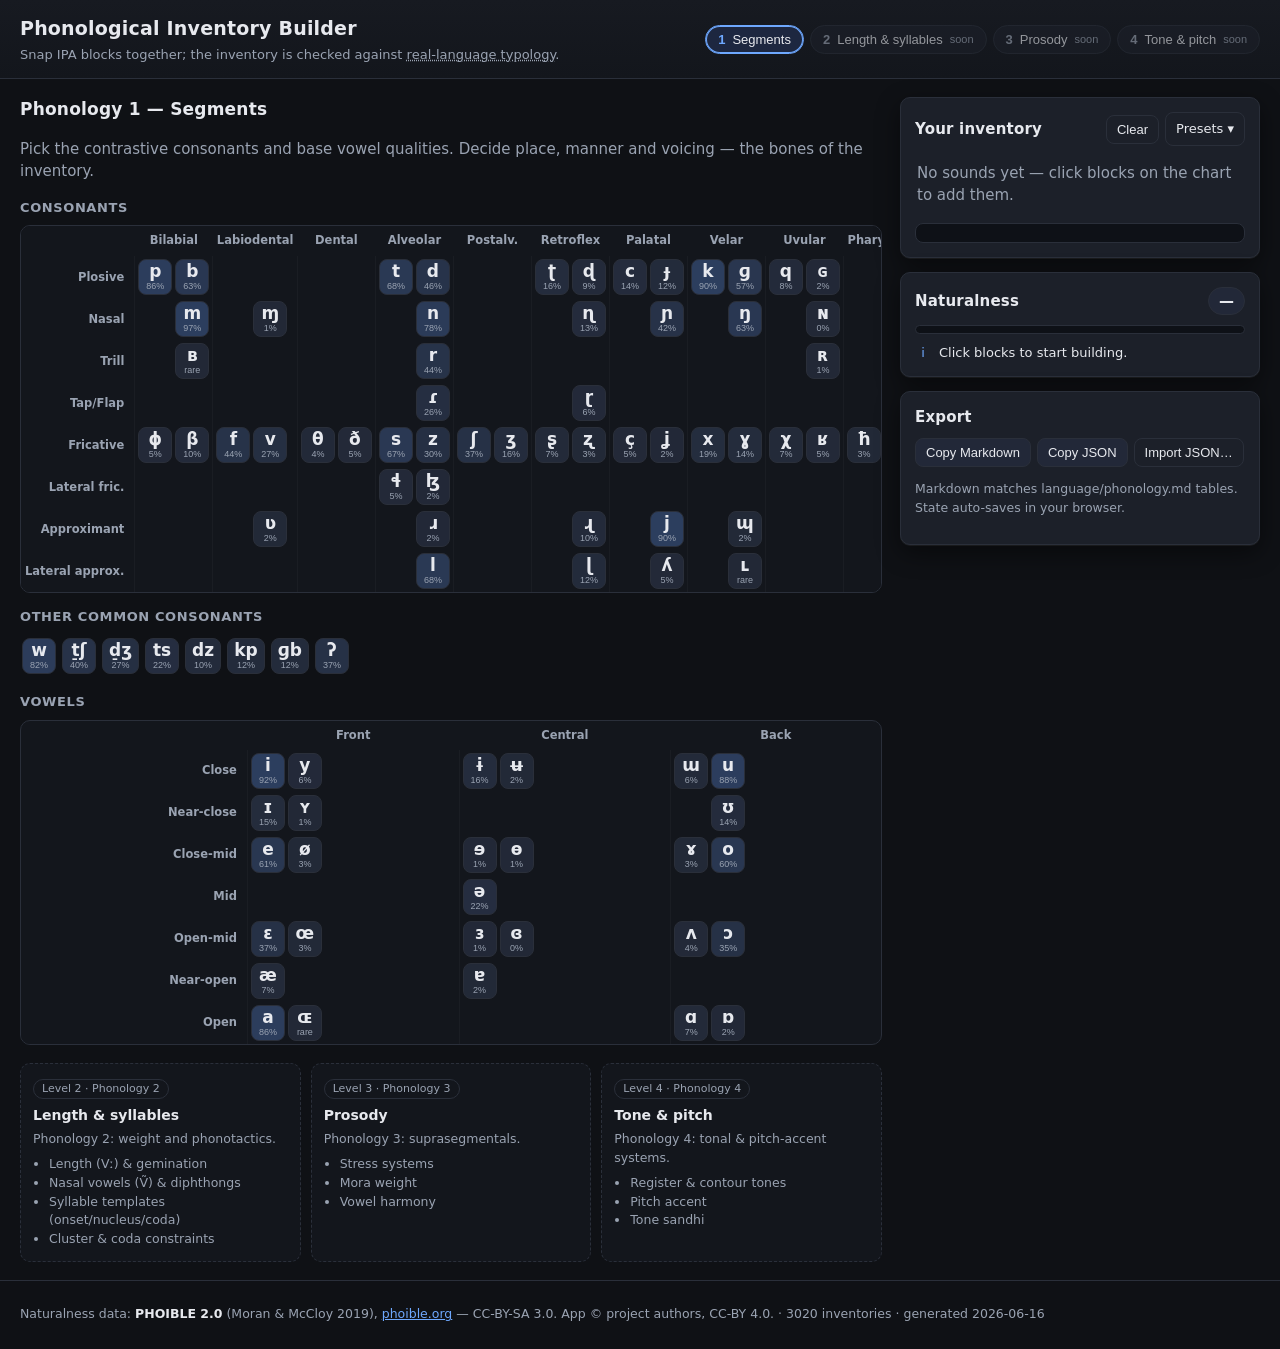
==== app/index.html @ 04544284 "Add Phonological Inventory Builder web app (Phonology 1) A dependency-free static web app for assemb" ====
<!DOCTYPE html>
<html lang="en">
<head>
<meta charset="utf-8">
<meta name="viewport" content="width=device-width, initial-scale=1">
<title>Phonological Inventory Builder</title>
<meta name="description" content="Build a naturalistic phonological inventory by toggling IPA blocks, with plausibility feedback grounded in PHOIBLE. Complexity unlocks by level, following the Conlangs University course (Phonology 1, 2, 3, 4).">
<link rel="stylesheet" href="style.css">
</head>
<body>
<header class="topbar">
  <div class="title">
    <h1>Phonological Inventory&nbsp;Builder</h1>
    <p class="tag">Snap IPA blocks together; the inventory is checked against
      <abbr title="3,020 inventories, PHOIBLE 2.0">real-language typology</abbr>.</p>
  </div>
  <nav class="levels" id="levelNav" aria-label="Complexity level"></nav>
</header>

<main>
  <section class="board" aria-label="Sound chart">
    <div class="board-head">
      <h2 id="levelTitle">Phonology 1 — Segments</h2>
      <p id="levelDesc" class="muted"></p>
    </div>

    <div class="chart-wrap">
      <h3 class="chart-title">Consonants <span class="muted" id="cCount"></span></h3>
      <div class="chart-scroll"><table class="chart" id="consonantChart"></table></div>
      <h3 class="chart-title">Other common consonants</h3>
      <div class="extras" id="consonantExtras"></div>
    </div>

    <div class="chart-wrap">
      <h3 class="chart-title">Vowels <span class="muted" id="vCount"></span></h3>
      <div class="chart-scroll"><table class="chart vowels" id="vowelChart"></table></div>
    </div>

    <div class="locked-levels" id="lockedLevels"></div>
  </section>

  <aside class="panel" aria-label="Inventory and feedback">
    <div class="card inventory-card">
      <div class="card-head">
        <h2>Your inventory</h2>
        <div class="toolbar">
          <button id="btnClear" class="btn ghost" title="Remove all sounds">Clear</button>
          <details class="menu">
            <summary class="btn ghost">Presets ▾</summary>
            <div class="menu-list" id="presetMenu"></div>
          </details>
        </div>
      </div>
      <div class="tray" id="tray"><p class="muted empty">No sounds yet — click blocks on the chart to add them.</p></div>
      <div class="ipa-line"><code id="ipaLine"></code></div>
    </div>

    <div class="card score-card">
      <div class="card-head"><h2>Naturalness</h2>
        <span class="score-badge" id="scoreBadge">—</span></div>
      <div class="gauge"><div class="gauge-fill" id="gaugeFill"></div></div>
      <ul class="feedback" id="feedback"></ul>
    </div>

    <div class="card export-card">
      <div class="card-head"><h2>Export</h2></div>
      <div class="toolbar wrap">
        <button id="btnMd" class="btn">Copy Markdown</button>
        <button id="btnJson" class="btn">Copy JSON</button>
        <button id="btnImport" class="btn ghost">Import JSON…</button>
      </div>
      <p class="muted small">Markdown matches <code>language/phonology.md</code> tables. State auto-saves in your browser.</p>
    </div>
  </aside>
</main>

<footer class="foot">
  <p>Naturalness data: <strong>PHOIBLE 2.0</strong> (Moran &amp; McCloy 2019),
     <a href="https://phoible.org" target="_blank" rel="noopener">phoible.org</a> —
     CC-BY-SA 3.0. App © project authors, CC-BY 4.0.
     <span id="metaLine" class="muted"></span></p>
</footer>

<div class="hint" id="hint" hidden></div>
<script src="main.js"></script>
</body>
</html>
---- app/style.css ----
:root{
  --bg:#0f1115; --panel:#171a21; --card:#1c2029; --line:#2a2f3a;
  --ink:#e7e9ee; --muted:#9aa3b2; --accent:#6ea8fe; --accent2:#8b7bff;
  --good:#4ade80; --warn:#fbbf24; --bad:#f87171;
  --block:#222836; --block-on:#2b4a7a; --block-on-line:#6ea8fe;
  --radius:10px; --shadow:0 1px 0 #ffffff10, 0 8px 24px #0007;
}
*{box-sizing:border-box}
html,body{margin:0}
body{
  background:var(--bg); color:var(--ink);
  font:15px/1.5 system-ui,-apple-system,"Segoe UI",Roboto,"Noto Sans",sans-serif;
}
.ipa,code,.block b,.chart{font-family:"Charis SIL","Doulos SCS","Gentium Plus","DejaVu Sans","Noto Sans",system-ui,serif}
h1,h2,h3{margin:0;font-weight:650;letter-spacing:.2px}
abbr{text-decoration:underline dotted;cursor:help}
.muted{color:var(--muted)} .small{font-size:12.5px} .wrap{flex-wrap:wrap}
a{color:var(--accent)}

/* ---- top bar ---- */
.topbar{
  display:flex;justify-content:space-between;align-items:center;gap:1rem;flex-wrap:wrap;
  padding:14px 20px;border-bottom:1px solid var(--line);background:linear-gradient(180deg,#171a21,#13161c);
  position:sticky;top:0;z-index:5;
}
.title h1{font-size:19px}
.tag{margin:.15rem 0 0;font-size:13px;color:var(--muted)}
.levels{display:flex;gap:6px;flex-wrap:wrap}
.lvl{
  border:1px solid var(--line);background:var(--card);color:var(--ink);
  padding:6px 12px;border-radius:999px;cursor:pointer;font-size:13px;display:flex;gap:7px;align-items:center;
}
.lvl .n{font-weight:700;color:var(--accent)}
.lvl.active{border-color:var(--accent);background:#1d2740;box-shadow:0 0 0 1px var(--accent) inset}
.lvl.locked{opacity:.6}
.lvl.locked .n{color:var(--muted)}
.lvl .lock{font-size:11px;color:var(--muted)}

/* ---- layout ---- */
main{display:grid;grid-template-columns:minmax(0,1fr) 360px;gap:18px;padding:18px 20px;align-items:start}
@media (max-width:960px){main{grid-template-columns:1fr}}
.board-head{margin-bottom:10px}
.board-head h2{font-size:17px}
.chart-wrap{margin:14px 0 4px}
.chart-title{font-size:13px;font-weight:600;color:var(--muted);text-transform:uppercase;letter-spacing:.6px;margin:14px 0 8px}
.chart-scroll{overflow-x:auto;border:1px solid var(--line);border-radius:var(--radius);background:#13161c}

/* ---- charts ---- */
table.chart{border-collapse:collapse;width:100%;font-size:14px}
table.chart th{color:var(--muted);font-weight:600;font-size:11.5px;padding:6px 4px;text-align:center;white-space:nowrap}
table.chart th.row{text-align:right;padding-right:10px;position:sticky;left:0;background:#13161c;z-index:1}
table.chart td{padding:3px;text-align:center;border-left:1px solid #ffffff08}
.cell{display:flex;gap:3px;justify-content:center}
.cellpair{display:flex;gap:3px}

.block{
  --f:0;
  position:relative;min-width:34px;min-height:34px;padding:3px 6px;cursor:pointer;
  border:1px solid var(--line);border-radius:8px;background:var(--block);color:var(--ink);
  display:flex;flex-direction:column;align-items:center;justify-content:center;line-height:1;
  transition:transform .05s ease, background .12s, border-color .12s;
}
.block:hover{transform:translateY(-1px);border-color:#48506180}
.block b{font-size:17px;font-weight:600}
.block .fr{font-size:9px;color:var(--muted);margin-top:2px}
/* commonness shading via inline --f (0..1) */
.block{background:color-mix(in srgb, var(--block) calc(100% - var(--f)*55%), #35507e)}
.block.on{background:var(--block-on);border-color:var(--block-on-line);box-shadow:0 0 0 1px var(--block-on-line) inset,0 4px 10px #0006;transform:translateY(-1px)}
.block.on b{color:#fff}
.block.on .fr{color:#bcd2ff}
.block.warnat{border-color:var(--warn)}
.block.empty{visibility:hidden}

.extras{display:flex;flex-wrap:wrap;gap:6px;padding:4px 2px}

/* ---- locked level previews ---- */
.locked-levels{display:grid;grid-template-columns:repeat(auto-fit,minmax(180px,1fr));gap:10px;margin-top:18px}
.lvlcard{border:1px dashed var(--line);border-radius:var(--radius);padding:12px;background:#13161c}
.lvlcard h4{margin:0 0 4px;font-size:14px}
.lvlcard .pill{font-size:11px;color:var(--muted);border:1px solid var(--line);border-radius:999px;padding:1px 8px;display:inline-block;margin-bottom:6px}
.lvlcard ul{margin:6px 0 0;padding-left:16px;color:var(--muted);font-size:12.5px}

/* ---- panel cards ---- */
.panel{display:flex;flex-direction:column;gap:14px;position:sticky;top:74px}
@media (max-width:960px){.panel{position:static}}
.card{background:var(--card);border:1px solid var(--line);border-radius:var(--radius);padding:14px;box-shadow:var(--shadow)}
.card-head{display:flex;justify-content:space-between;align-items:center;margin-bottom:10px}
.card-head h2{font-size:15px}
.toolbar{display:flex;gap:6px;align-items:center}
.btn{border:1px solid var(--line);background:#222838;color:var(--ink);padding:6px 10px;border-radius:8px;cursor:pointer;font-size:13px}
.btn:hover{border-color:#48506180;background:#283043}
.btn.ghost{background:transparent}
.btn:active{transform:translateY(1px)}

.tray{display:flex;flex-wrap:wrap;gap:5px;min-height:42px;align-content:flex-start}
.tray .empty{margin:6px 2px}
.chip{display:inline-flex;align-items:center;gap:6px;background:var(--block-on);border:1px solid var(--block-on-line);
  border-radius:7px;padding:3px 6px;font-size:15px;cursor:pointer}
.chip small{color:#bcd2ff;font-size:9px}
.chip:hover{background:#33588f}
.ipa-line{margin-top:10px;padding:8px 10px;background:#0e1117;border:1px solid var(--line);border-radius:8px;min-height:20px}
.ipa-line code{font-size:15px;color:#dfe6f5;word-spacing:2px}

/* score */
.score-badge{font-weight:800;font-size:15px;padding:2px 10px;border-radius:999px;background:#222838;border:1px solid var(--line)}
.gauge{height:9px;background:#0e1117;border:1px solid var(--line);border-radius:999px;overflow:hidden;margin-bottom:10px}
.gauge-fill{height:100%;width:0;background:linear-gradient(90deg,var(--bad),var(--warn),var(--good));transition:width .25s}
.feedback{list-style:none;margin:0;padding:0;display:flex;flex-direction:column;gap:7px}
.feedback li{display:flex;gap:8px;align-items:flex-start;font-size:13px;line-height:1.35}
.feedback .ic{flex:0 0 auto;width:16px;text-align:center}
.feedback .good .ic{color:var(--good)} .feedback .warn .ic{color:var(--warn)}
.feedback .bad .ic{color:var(--bad)} .feedback .info .ic{color:var(--accent)}
.feedback b{color:#fff;font-weight:600}

.menu{position:relative}
.menu summary{list-style:none}.menu summary::-webkit-details-marker{display:none}
.menu-list{position:absolute;right:0;top:110%;background:#1b2230;border:1px solid var(--line);border-radius:8px;padding:6px;z-index:9;min-width:200px;box-shadow:var(--shadow)}
.menu-list button{display:block;width:100%;text-align:left;border:0;background:transparent;color:var(--ink);padding:7px 8px;border-radius:6px;cursor:pointer;font-size:13px}
.menu-list button:hover{background:#2a3346}
.menu-list small{display:block;color:var(--muted);font-size:11px}

.foot{border-top:1px solid var(--line);padding:12px 20px;color:var(--muted);font-size:12.5px}
.foot strong{color:var(--ink)}

.hint{position:fixed;bottom:14px;left:50%;transform:translateX(-50%);background:#0e1117;border:1px solid var(--line);
  padding:8px 14px;border-radius:8px;font-size:13px;box-shadow:var(--shadow);z-index:20}
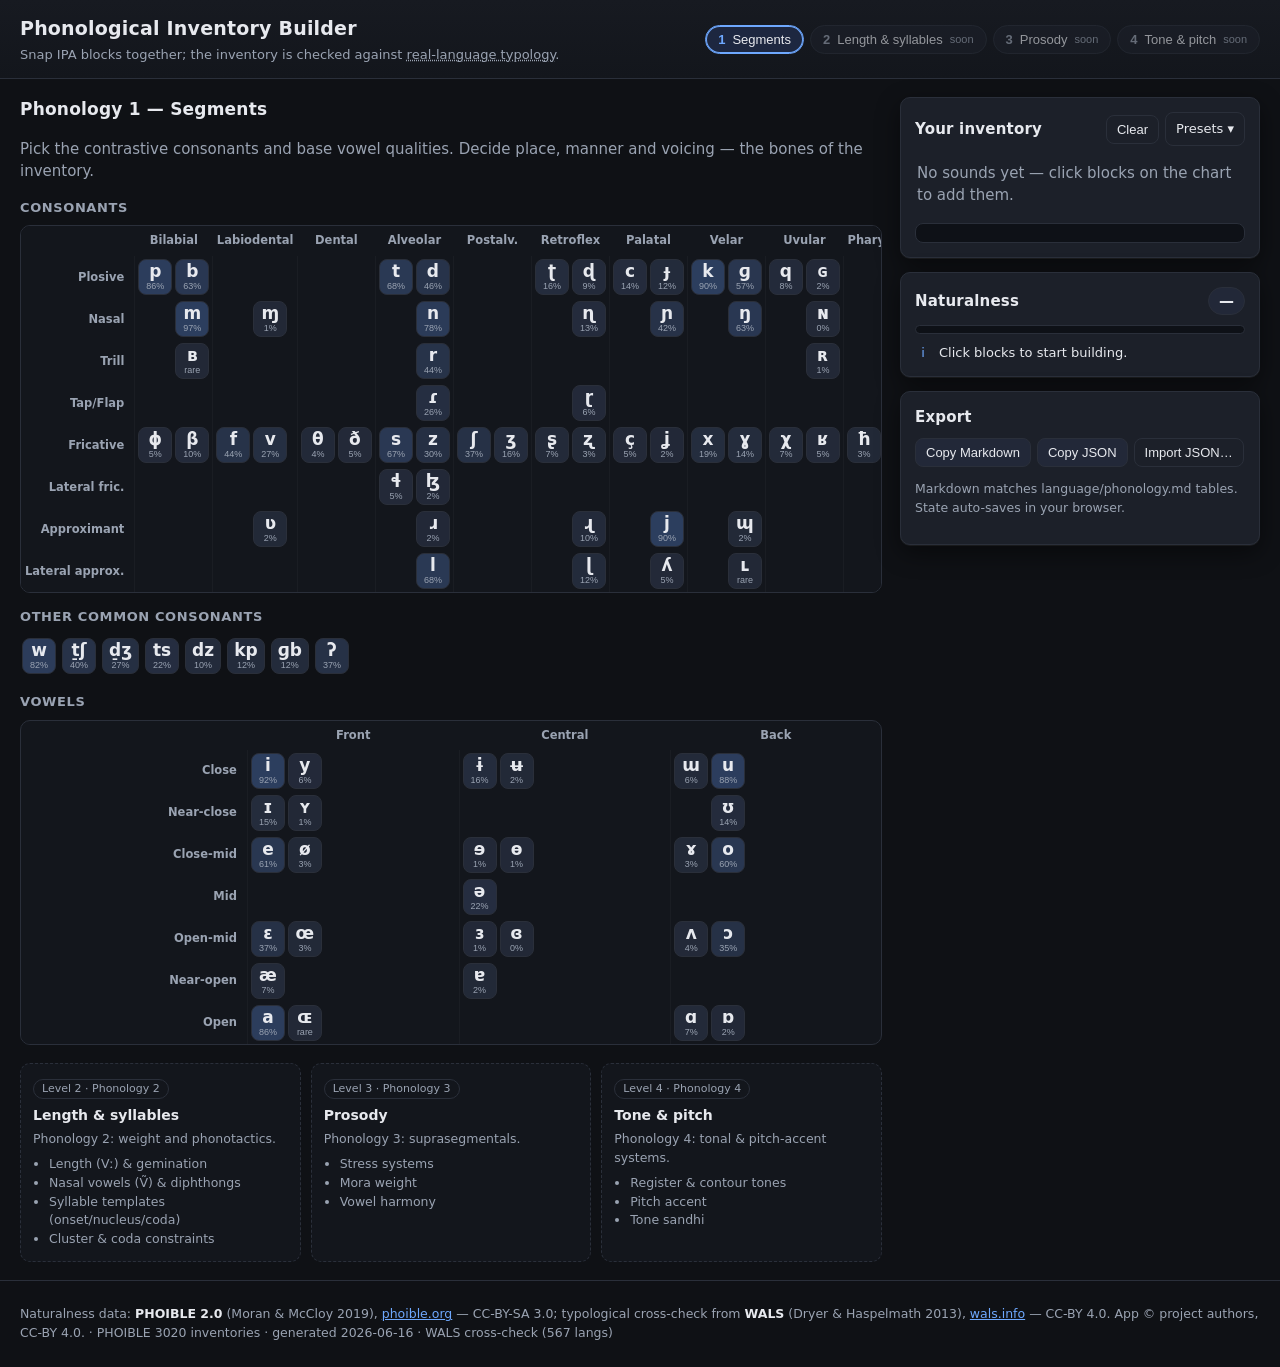
==== commit 2b96ff07: "Add GitHub Pages workflow and WALS typological cross-check Two additions on top of the Phonological " ====
--- a/app/index.html
+++ b/app/index.html
@@ -76,8 +76,10 @@
 
 <footer class="foot">
   <p>Naturalness data: <strong>PHOIBLE 2.0</strong> (Moran &amp; McCloy 2019),
-     <a href="https://phoible.org" target="_blank" rel="noopener">phoible.org</a> —
-     CC-BY-SA 3.0. App © project authors, CC-BY 4.0.
+     <a href="https://phoible.org" target="_blank" rel="noopener">phoible.org</a> — CC-BY-SA 3.0;
+     typological cross-check from <strong>WALS</strong> (Dryer &amp; Haspelmath 2013),
+     <a href="https://wals.info" target="_blank" rel="noopener">wals.info</a> — CC-BY 4.0.
+     App © project authors, CC-BY 4.0.
      <span id="metaLine" class="muted"></span></p>
 </footer>
 
--- a/app/style.css
+++ b/app/style.css
@@ -111,6 +111,10 @@
 .feedback .good .ic{color:var(--good)} .feedback .warn .ic{color:var(--warn)}
 .feedback .bad .ic{color:var(--bad)} .feedback .info .ic{color:var(--accent)}
 .feedback b{color:#fff;font-weight:600}
+.feedback li.divider{display:block;margin-top:4px;padding-top:8px;border-top:1px solid var(--line);
+  color:var(--muted);font-size:10.5px;text-transform:uppercase;letter-spacing:.7px}
+.feedback .src{display:inline-block;font-size:9px;font-weight:800;color:#cdbcff;background:#241f3a;
+  border:1px solid #4a3f7a;border-radius:4px;padding:0 4px;margin-right:6px;vertical-align:1px;letter-spacing:.3px}
 
 .menu{position:relative}
 .menu summary{list-style:none}.menu summary::-webkit-details-marker{display:none}
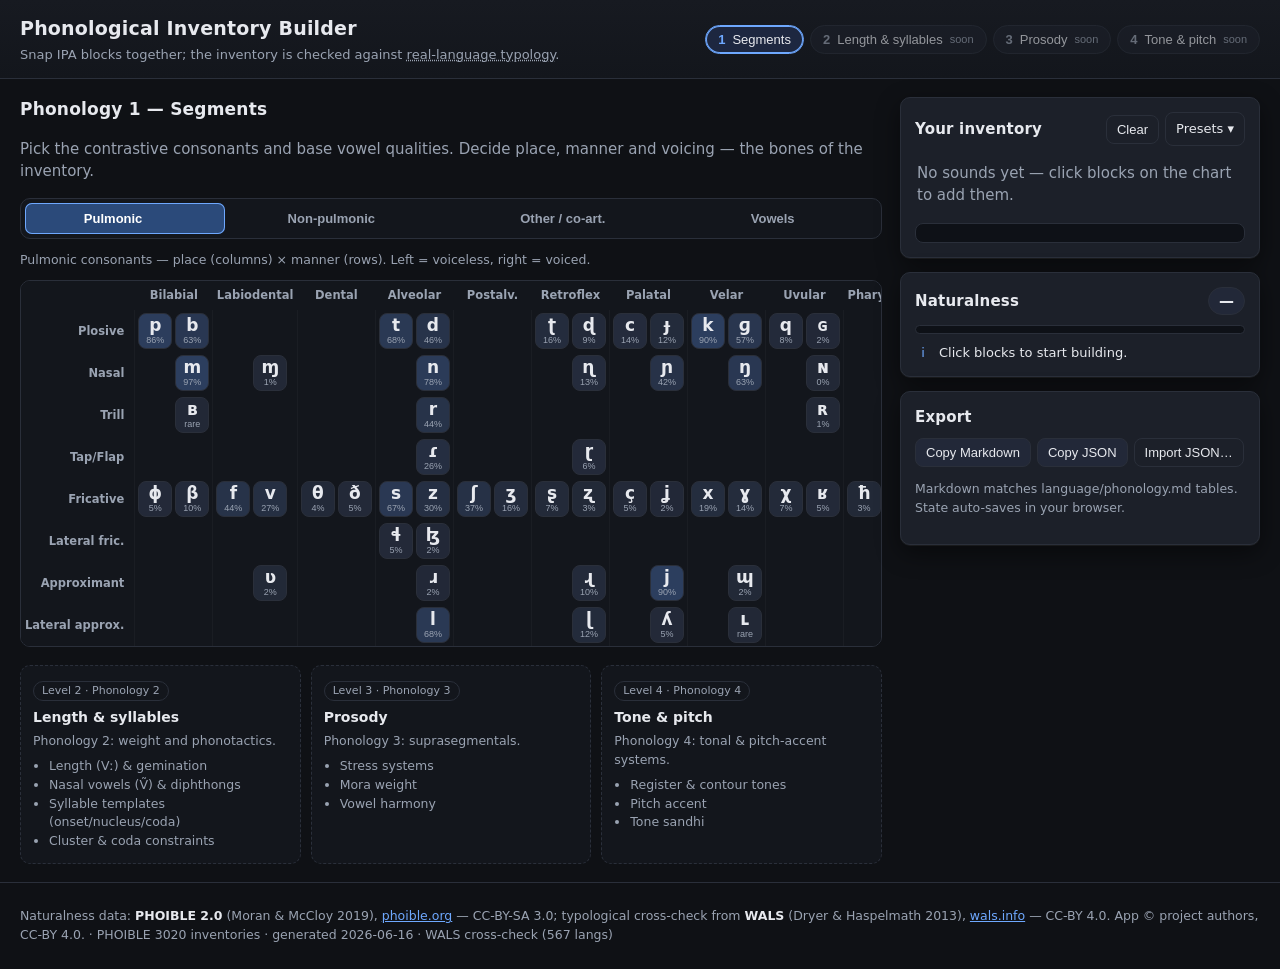
==== commit a852278b: "Reorganize the consonant board into IPA-style tabs The chart now mirrors the official IPA layout ins" ====
--- a/app/index.html
+++ b/app/index.html
@@ -24,15 +24,25 @@
       <p id="levelDesc" class="muted"></p>
     </div>
 
-    <div class="chart-wrap">
-      <h3 class="chart-title">Consonants <span class="muted" id="cCount"></span></h3>
+    <div class="tabs" id="chartTabs" role="tablist"></div>
+
+    <div class="tabpanel" id="tab-pulmonic" role="tabpanel">
+      <p class="muted small panel-note">Pulmonic consonants — place (columns) × manner (rows). Left = voiceless, right = voiced.</p>
       <div class="chart-scroll"><table class="chart" id="consonantChart"></table></div>
-      <h3 class="chart-title">Other common consonants</h3>
-      <div class="extras" id="consonantExtras"></div>
     </div>
 
-    <div class="chart-wrap">
-      <h3 class="chart-title">Vowels <span class="muted" id="vCount"></span></h3>
+    <div class="tabpanel" id="tab-nonpulm" role="tabpanel">
+      <p class="muted small panel-note">Non-pulmonic consonants — made with a non-lung airstream (clicks, implosives, ejectives).</p>
+      <div id="nonpulmGroups"></div>
+    </div>
+
+    <div class="tabpanel" id="tab-other" role="tabpanel">
+      <p class="muted small panel-note">Other symbols — co-articulated sounds, affricates, and miscellaneous segments.</p>
+      <div id="otherGroups"></div>
+    </div>
+
+    <div class="tabpanel" id="tab-vowels" role="tabpanel">
+      <p class="muted small panel-note">Vowels — height (rows) × backness (columns). Left = unrounded, right = rounded.</p>
       <div class="chart-scroll"><table class="chart vowels" id="vowelChart"></table></div>
     </div>
 
--- a/app/style.css
+++ b/app/style.css
@@ -71,7 +71,20 @@
 .block.warnat{border-color:var(--warn)}
 .block.empty{visibility:hidden}
 
-.extras{display:flex;flex-wrap:wrap;gap:6px;padding:4px 2px}
+/* ---- board tabs ---- */
+.tabs{display:flex;gap:4px;flex-wrap:wrap;margin:0 0 12px;background:#13161c;border:1px solid var(--line);border-radius:10px;padding:4px}
+.tab{flex:1 1 auto;min-width:92px;border:0;background:transparent;color:var(--muted);padding:8px 10px;border-radius:7px;
+  cursor:pointer;font-size:13px;font-weight:600;display:flex;align-items:center;justify-content:center;gap:6px}
+.tab:hover{color:var(--ink);background:#1b2230}
+.tab.active{background:var(--block-on);color:#fff;box-shadow:0 0 0 1px var(--block-on-line) inset}
+.tab .cnt{font-size:10px;font-weight:800;background:#0e1117;color:#bcd2ff;border-radius:999px;padding:0 6px;min-width:16px;text-align:center;visibility:hidden}
+.tab.active .cnt{background:#163057}
+.tabpanel{display:none}
+.tabpanel.active{display:block}
+.panel-note{margin:0 0 10px}
+.cgroup{margin:0 0 14px}
+.cgroup-h{font-size:11.5px;font-weight:600;color:var(--muted);text-transform:uppercase;letter-spacing:.5px;margin:0 0 7px}
+.cgroup-row{display:flex;flex-wrap:wrap;gap:6px}
 
 /* ---- locked level previews ---- */
 .locked-levels{display:grid;grid-template-columns:repeat(auto-fit,minmax(180px,1fr));gap:10px;margin-top:18px}
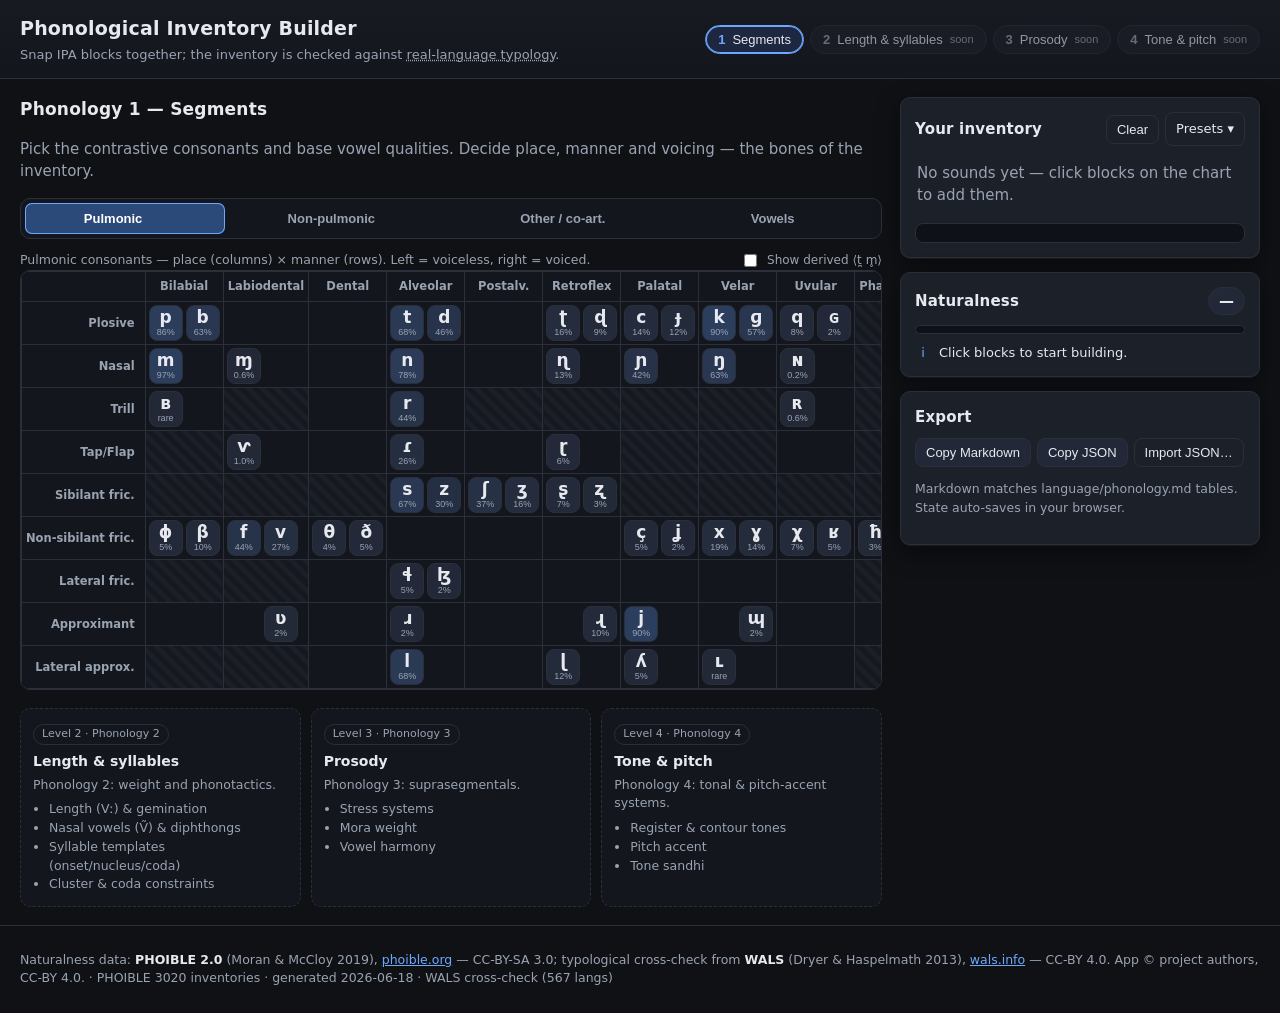
==== commit a5862e70: "Add a "derived" toggle for diacritic-written pulmonic cells The cells the IPA writes with a diacriti" ====
--- a/app/index.html
+++ b/app/index.html
@@ -27,7 +27,12 @@
     <div class="tabs" id="chartTabs" role="tablist"></div>
 
     <div class="tabpanel" id="tab-pulmonic" role="tabpanel">
-      <p class="muted small panel-note">Pulmonic consonants — place (columns) × manner (rows). Left = voiceless, right = voiced.</p>
+      <div class="panel-note-row">
+        <p class="muted small panel-note">Pulmonic consonants — place (columns) × manner (rows). Left = voiceless, right = voiced.</p>
+        <label class="switch" title="Show possible cells written with a diacritic (dental stops, voiceless sonorants…)">
+          <input type="checkbox" id="derivedToggle"> <span>Show derived ⟨t̪ m̥⟩</span>
+        </label>
+      </div>
       <div class="chart-scroll"><table class="chart" id="consonantChart"></table></div>
     </div>
 
--- a/app/style.css
+++ b/app/style.css
@@ -47,9 +47,10 @@
 
 /* ---- charts ---- */
 table.chart{border-collapse:collapse;width:100%;font-size:14px}
-table.chart th{color:var(--muted);font-weight:600;font-size:11.5px;padding:6px 4px;text-align:center;white-space:nowrap}
+table.chart th{color:var(--muted);font-weight:600;font-size:11.5px;padding:6px 4px;text-align:center;white-space:nowrap;border:1px solid var(--line)}
 table.chart th.row{text-align:right;padding-right:10px;position:sticky;left:0;background:#13161c;z-index:1}
-table.chart td{padding:3px;text-align:center;border-left:1px solid #ffffff08}
+table.chart td{padding:3px;text-align:center;border:1px solid var(--line);min-width:40px}
+table.chart td.imp{background:repeating-linear-gradient(45deg,#15181e,#15181e 5px,#1b1f27 5px,#1b1f27 10px)}
 .cell{display:flex;gap:3px;justify-content:center}
 .cellpair{display:flex;gap:3px}
 
@@ -82,6 +83,14 @@
 .tabpanel{display:none}
 .tabpanel.active{display:block}
 .panel-note{margin:0 0 10px}
+.panel-note-row{display:flex;justify-content:space-between;align-items:center;gap:12px;flex-wrap:wrap}
+.panel-note-row .panel-note{margin:0;flex:1 1 240px}
+.switch{display:inline-flex;align-items:center;gap:7px;font-size:12px;color:var(--muted);cursor:pointer;user-select:none;white-space:nowrap}
+.switch input{accent-color:var(--accent);cursor:pointer}
+#consonantChart .block.derived{display:none}
+#consonantChart.show-derived .block.derived{display:flex}
+.block.derived{border-style:dashed;opacity:.92}
+.block.derived b{font-weight:500}
 .cgroup{margin:0 0 14px}
 .cgroup-h{font-size:11.5px;font-weight:600;color:var(--muted);text-transform:uppercase;letter-spacing:.5px;margin:0 0 7px}
 .cgroup-row{display:flex;flex-wrap:wrap;gap:6px}
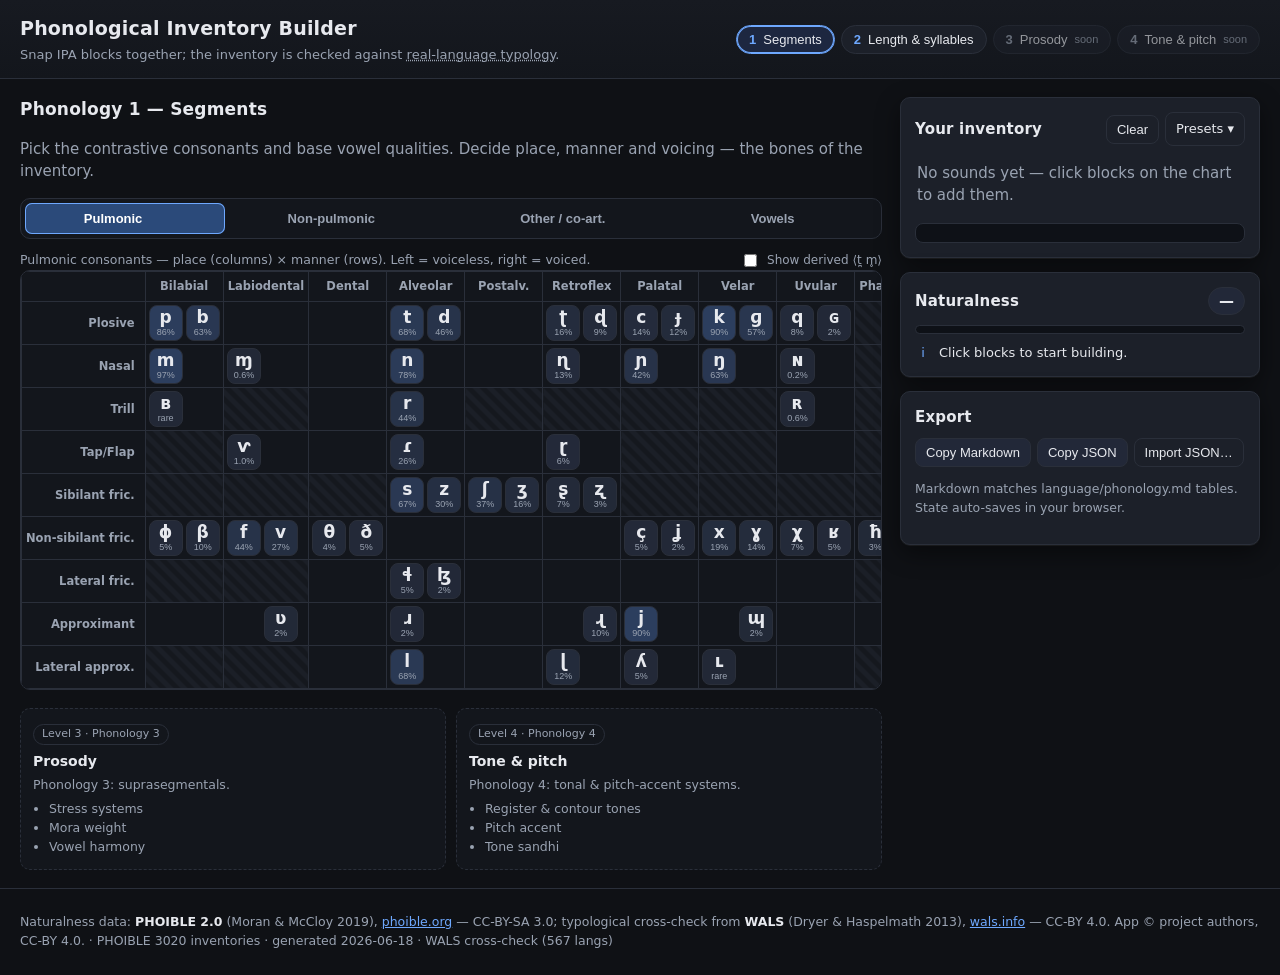
==== commit bcf0e2b8: "Activate Phonology 2: suprasegmentals & syllable structure Level 2 ("Length & syllables") goes from " ====
--- a/app/index.html
+++ b/app/index.html
@@ -51,6 +51,28 @@
       <div class="chart-scroll"><table class="chart vowels" id="vowelChart"></table></div>
     </div>
 
+    <section class="level2" id="level2Panel" hidden aria-label="Phonology 2 — suprasegmentals and syllable structure">
+      <div class="l2-head">
+        <span class="pill l2-pill">Phonology 2</span>
+        <h3>Suprasegmentals &amp; syllable structure</h3>
+      </div>
+      <div class="l2-grid">
+        <div class="l2-card">
+          <h4>Suprasegmental contrasts</h4>
+          <p class="muted small">Layer extra contrasts onto the qualities you picked above. Each chip shows the real PHOIBLE share of that derived sound.</p>
+          <div class="supra-list" id="supraList"></div>
+        </div>
+        <div class="l2-card">
+          <h4>Syllable structure</h4>
+          <p class="muted small">How many consonants may cluster before and after the vowel?</p>
+          <div class="syll-row"><span class="syll-lab">Onset</span><div class="seg" id="onsetSeg" role="group" aria-label="Maximum onset consonants"></div></div>
+          <div class="syll-row"><span class="syll-lab">Coda</span><div class="seg" id="codaSeg" role="group" aria-label="Maximum coda consonants"></div></div>
+          <div class="syll-out"><code id="syllTemplate">CV</code><span class="syll-class" id="syllClass"></span></div>
+          <p class="muted small syll-ex" id="syllExamples"></p>
+        </div>
+      </div>
+    </section>
+
     <div class="locked-levels" id="lockedLevels"></div>
   </section>
 
--- a/app/style.css
+++ b/app/style.css
@@ -95,6 +95,46 @@
 .cgroup-h{font-size:11.5px;font-weight:600;color:var(--muted);text-transform:uppercase;letter-spacing:.5px;margin:0 0 7px}
 .cgroup-row{display:flex;flex-wrap:wrap;gap:6px}
 
+/* ---- Phonology-2 panel ---- */
+.level2{margin-top:18px;border:1px solid var(--line);border-radius:var(--radius);background:#13161c;padding:14px}
+.level2[hidden]{display:none}
+.l2-head{display:flex;align-items:center;gap:10px;margin-bottom:12px}
+.l2-head h3{font-size:15px}
+.l2-pill{font-size:10.5px;color:#cdbcff;background:#241f3a;border:1px solid #4a3f7a;border-radius:999px;padding:2px 9px;letter-spacing:.4px;font-weight:700}
+.l2-grid{display:grid;grid-template-columns:1fr 1fr;gap:12px;align-items:start}
+@media (max-width:760px){.l2-grid{grid-template-columns:1fr}}
+.l2-card{background:var(--card);border:1px solid var(--line);border-radius:var(--radius);padding:12px}
+.l2-card h4{font-size:13.5px;margin-bottom:4px}
+.l2-card>p{margin:0 0 10px}
+
+.supra-list{display:flex;flex-direction:column;gap:8px}
+.supra-item{border:1px solid var(--line);border-radius:9px;padding:8px 10px;background:#0e1117;transition:border-color .12s,background .12s}
+.supra-item.on{border-color:var(--block-on-line);background:#15203a}
+.supra-top{display:grid;grid-template-columns:auto 1fr auto;gap:9px;align-items:start;cursor:pointer}
+.supra-top input{margin-top:3px;accent-color:var(--accent);cursor:pointer}
+.supra-name b{font-size:13.5px}
+.supra-sym{font-family:"Charis SIL","Doulos SCS",serif;color:var(--accent);font-size:13px;margin-left:3px}
+.supra-n{font-size:11px;font-weight:800;color:#bcd2ff;white-space:nowrap}
+.supra-prev{display:flex;flex-wrap:wrap;gap:4px;margin-top:8px;align-items:center}
+.dchip{display:inline-flex;flex-direction:column;align-items:center;line-height:1;border:1px solid var(--line);border-radius:6px;padding:3px 5px;background:#1a2030}
+.dchip b{font-family:"Charis SIL","Doulos SCS",serif;font-size:14px}
+.dchip small{font-size:8.5px;color:var(--muted);margin-top:2px}
+
+.syll-row{display:flex;align-items:center;gap:10px;margin-bottom:8px}
+.syll-lab{width:48px;font-size:12.5px;color:var(--muted)}
+.seg{display:inline-flex;gap:3px;background:#0e1117;border:1px solid var(--line);border-radius:8px;padding:3px}
+.segb{border:0;background:transparent;color:var(--muted);width:30px;height:28px;border-radius:6px;cursor:pointer;font-size:13px;font-weight:700}
+.segb:hover{color:var(--ink);background:#1b2230}
+.segb.active{background:var(--block-on);color:#fff;box-shadow:0 0 0 1px var(--block-on-line) inset}
+.syll-out{display:flex;align-items:center;gap:10px;margin:12px 0 6px;flex-wrap:wrap}
+#syllTemplate{font-size:17px;color:#dfe6f5;background:#0e1117;border:1px solid var(--line);border-radius:7px;padding:5px 12px;letter-spacing:1px}
+.syll-class{font-size:12px;font-weight:700;padding:3px 10px;border-radius:999px;border:1px solid var(--line)}
+.syll-class[data-cls="simple"]{color:var(--good);border-color:#2f6b46;background:#10241a}
+.syll-class[data-cls="moderately"]{color:var(--accent);border-color:#2b466e;background:#111c2e}
+.syll-class[data-cls="complex"]{color:var(--warn);border-color:#6b5a25;background:#241f10}
+.syll-ex{margin:2px 0 0}
+.syll-ex code{font-size:14px;color:#dfe6f5;background:#0e1117;border:1px solid var(--line);border-radius:5px;padding:1px 6px}
+
 /* ---- locked level previews ---- */
 .locked-levels{display:grid;grid-template-columns:repeat(auto-fit,minmax(180px,1fr));gap:10px;margin-top:18px}
 .lvlcard{border:1px dashed var(--line);border-radius:var(--radius);padding:12px;background:#13161c}
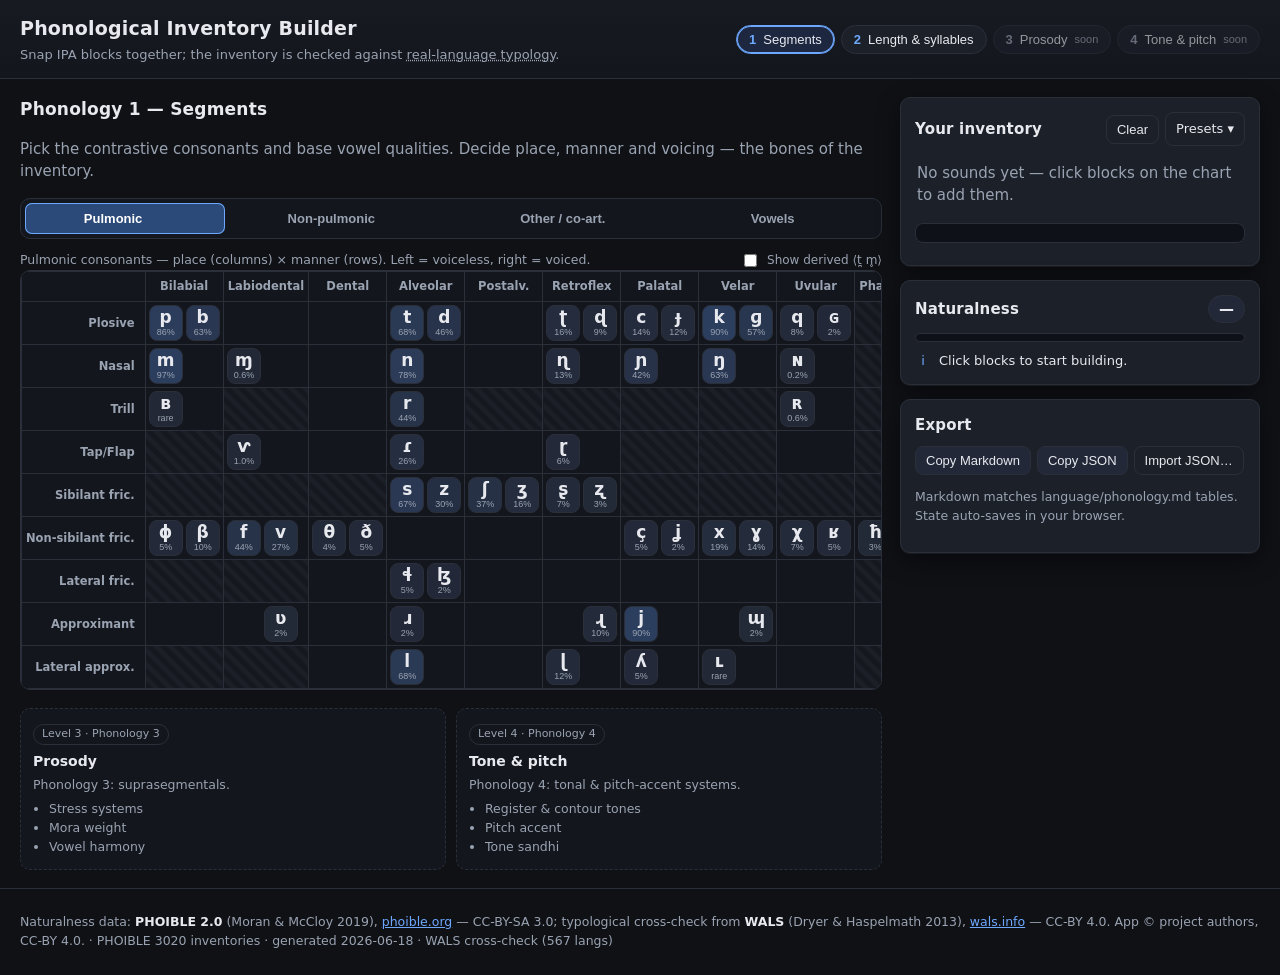
==== commit 2d59967b: "Phonology 2: long nasal vowels, effective phoneme count, WALS C2 note Addresses the three limitation" ====
--- a/app/index.html
+++ b/app/index.html
@@ -90,6 +90,7 @@
       </div>
       <div class="tray" id="tray"><p class="muted empty">No sounds yet — click blocks on the chart to add them.</p></div>
       <div class="ipa-line"><code id="ipaLine"></code></div>
+      <p class="inv-count muted small" id="invCount"></p>
     </div>
 
     <div class="card score-card">
--- a/app/style.css
+++ b/app/style.css
@@ -162,6 +162,8 @@
 .chip:hover{background:#33588f}
 .ipa-line{margin-top:10px;padding:8px 10px;background:#0e1117;border:1px solid var(--line);border-radius:8px;min-height:20px}
 .ipa-line code{font-size:15px;color:#dfe6f5;word-spacing:2px}
+.inv-count{margin:8px 2px 0}
+.inv-count b{color:#fff}
 
 /* score */
 .score-badge{font-weight:800;font-size:15px;padding:2px 10px;border-radius:999px;background:#222838;border:1px solid var(--line)}
